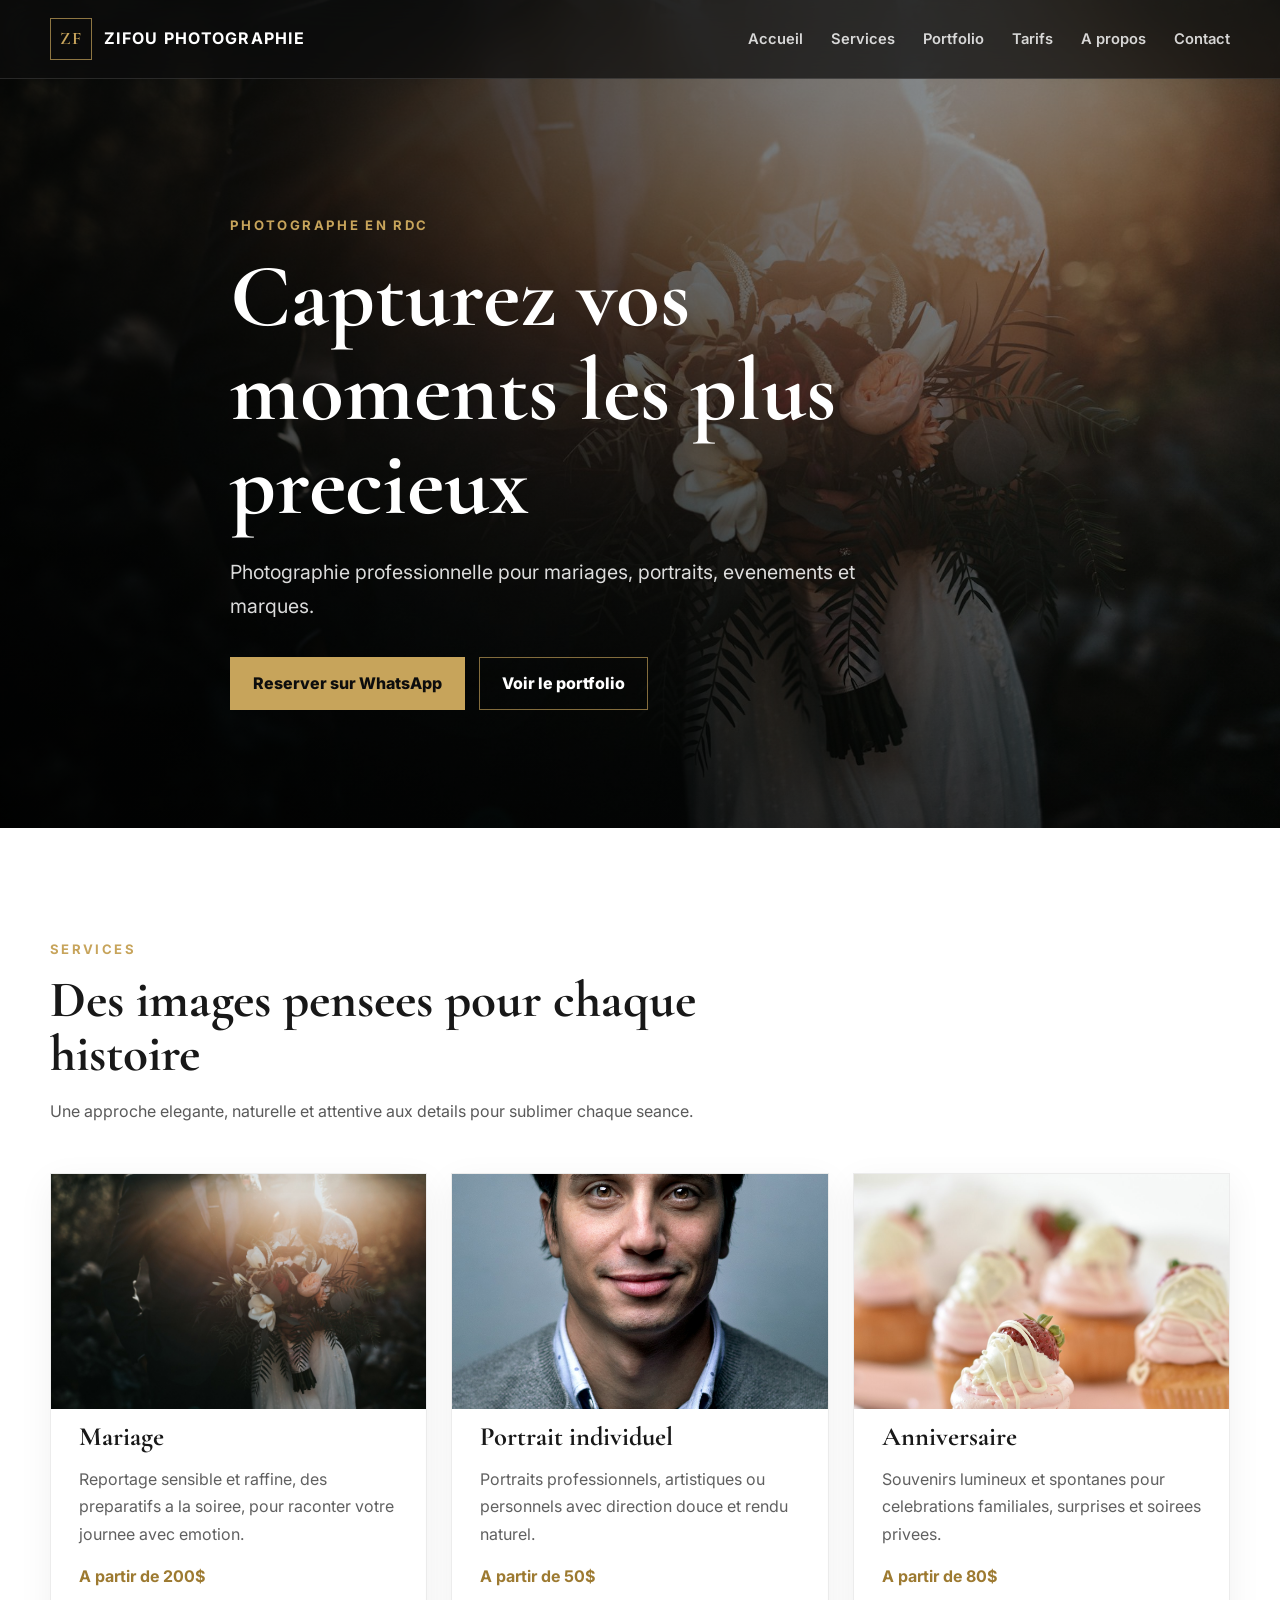
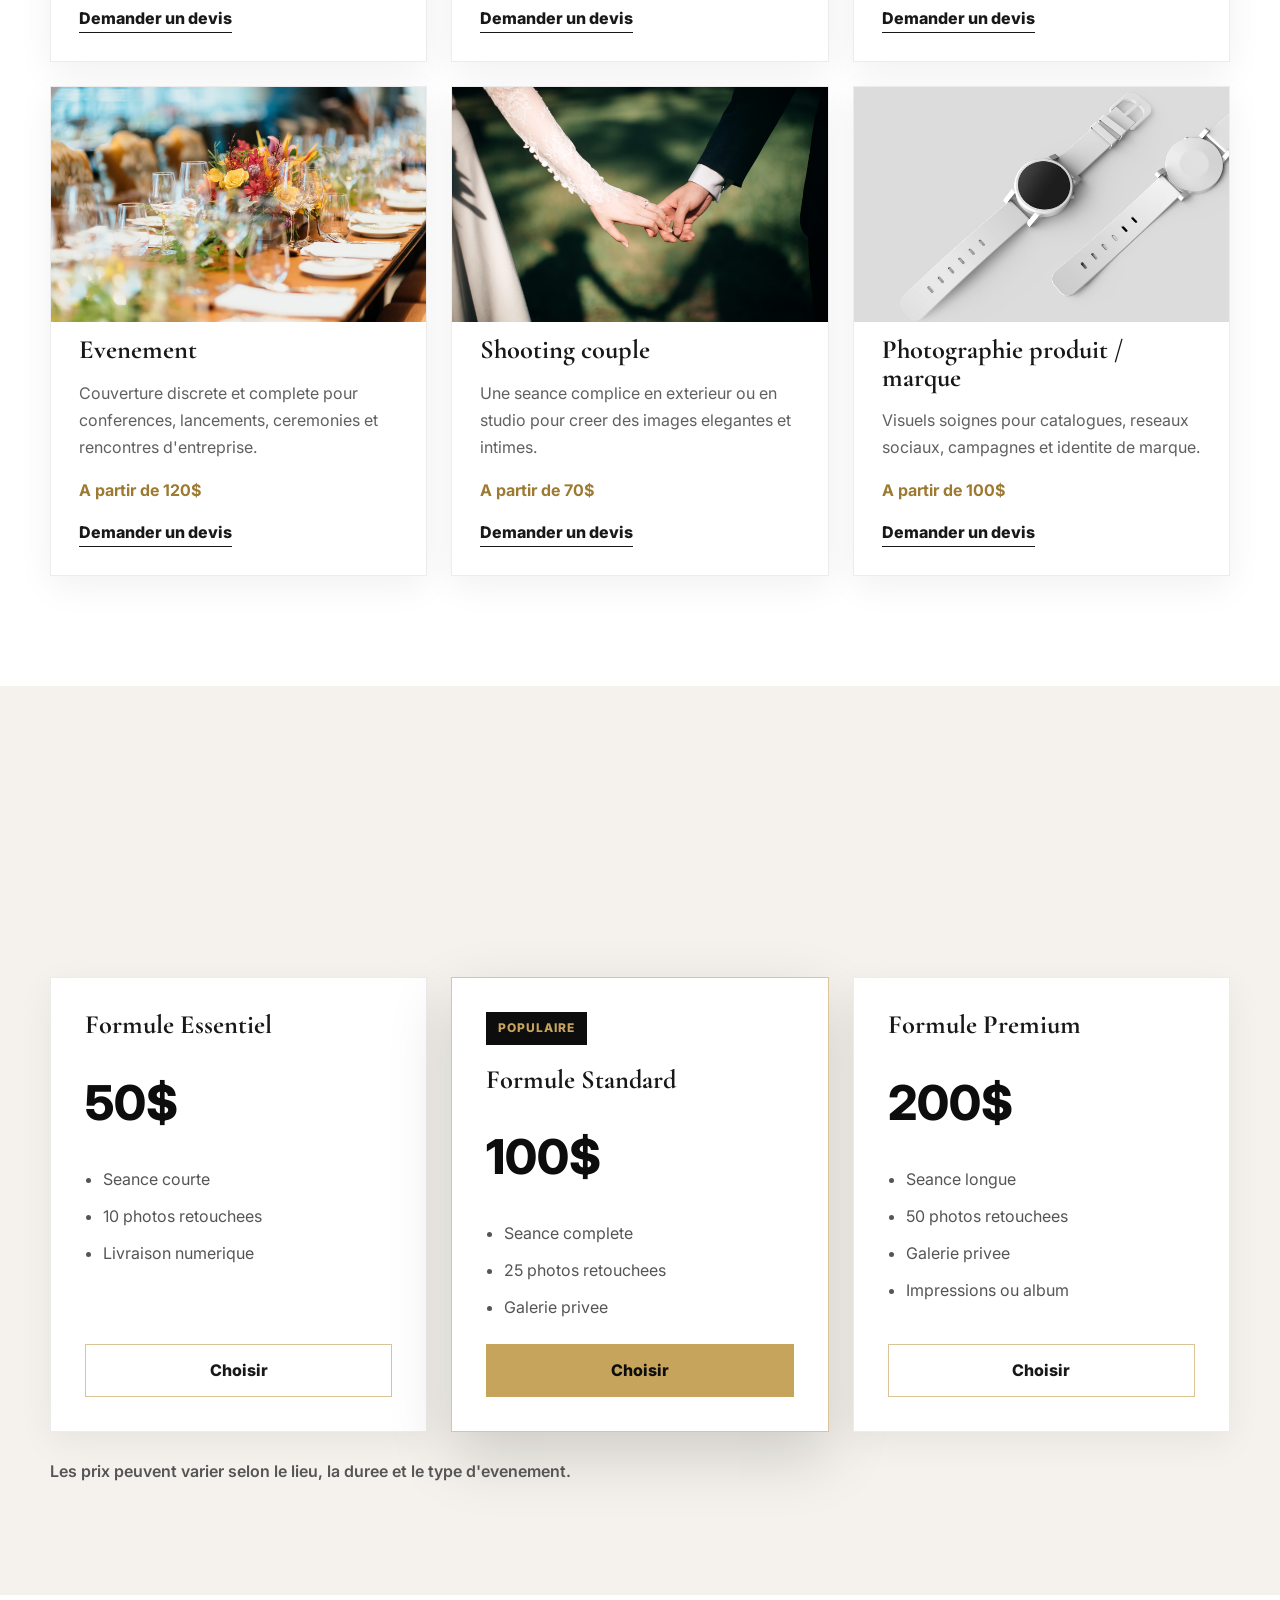
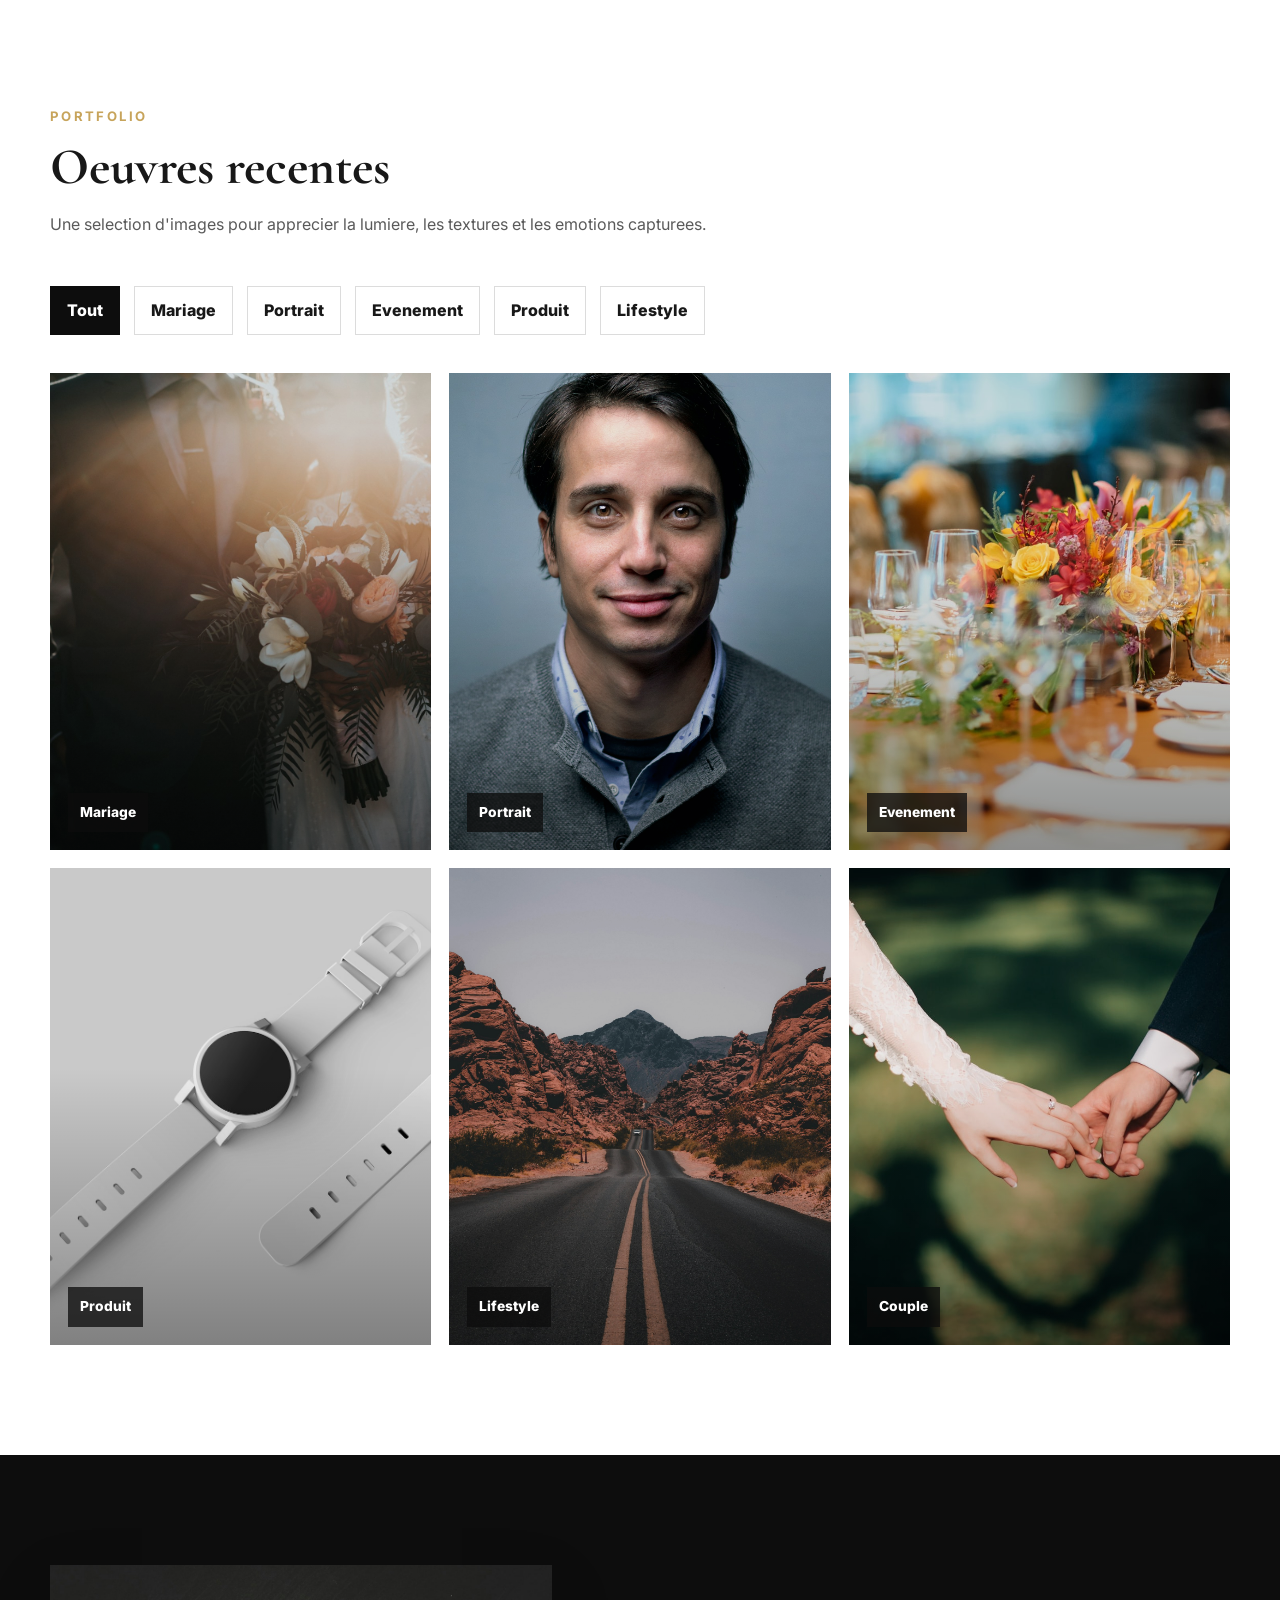
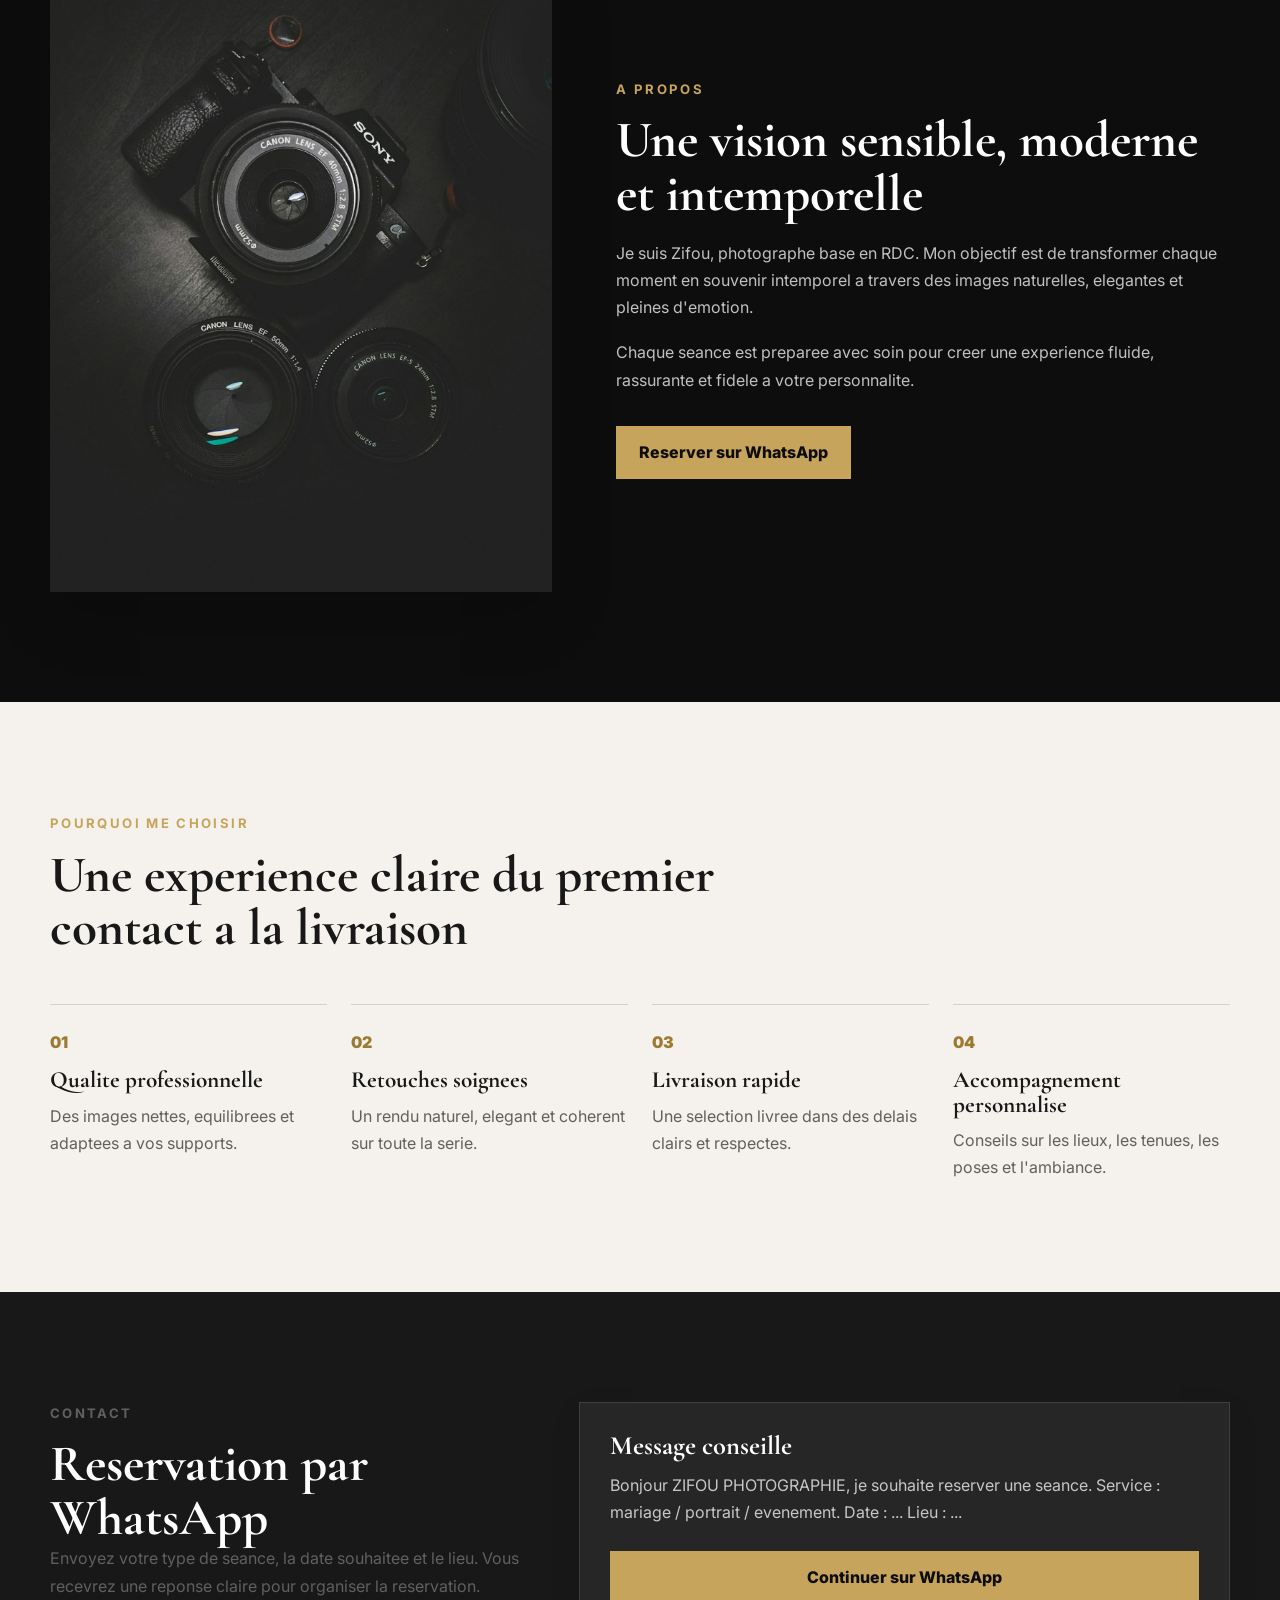
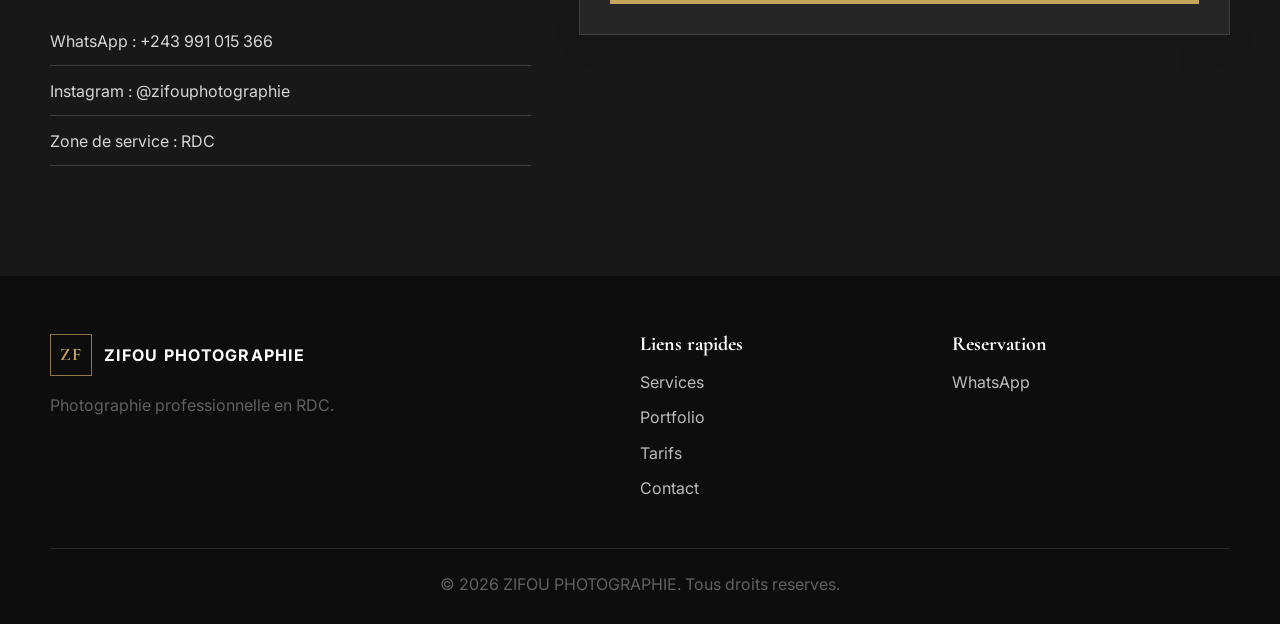
==== photo/index.html @ 9bb5400e "Add files via upload" ====
<!DOCTYPE html>
<html lang="fr">
<head>
  <meta charset="UTF-8">
  <meta name="viewport" content="width=device-width, initial-scale=1.0">
  <meta name="description" content="ZIFOU PHOTOGRAPHIE, photographe professionnel en RDC pour mariages, portraits, evenements et marques.">
  <title>ZIFOU PHOTOGRAPHIE | Photographe professionnel en RDC</title>
  <link rel="preconnect" href="https://fonts.googleapis.com">
  <link rel="preconnect" href="https://fonts.gstatic.com" crossorigin>
  <link href="https://fonts.googleapis.com/css2?family=Cormorant+Garamond:wght@500;600;700&family=Inter:wght@400;500;600;700&display=swap" rel="stylesheet">
  <link rel="stylesheet" href="style.css">
</head>
<body>
  <header class="site-header" id="top">
    <nav class="navbar container" aria-label="Navigation principale">
      <a class="brand" href="#accueil" aria-label="Retour a l'accueil">
        <span class="brand-mark">ZF</span>
        <span>ZIFOU PHOTOGRAPHIE</span>
      </a>

      <button class="menu-toggle" type="button" aria-label="Ouvrir le menu" aria-expanded="false" aria-controls="main-menu">
        <span></span>
        <span></span>
        <span></span>
      </button>

      <ul class="nav-links" id="main-menu">
        <li><a href="#accueil">Accueil</a></li>
        <li><a href="#services">Services</a></li>
        <li><a href="#portfolio">Portfolio</a></li>
        <li><a href="#tarifs">Tarifs</a></li>
        <li><a href="#apropos">A propos</a></li>
        <li><a href="#contact">Contact</a></li>
      </ul>
    </nav>
  </header>

  <main>
    <!-- Hero principal : remplacez assets/photo1.jpg dans style.css pour changer l'image de fond. -->
    <section class="hero" id="accueil" aria-label="Accueil">
      <div class="hero-overlay"></div>
      <div class="hero-content container reveal">
        <p class="eyebrow">Photographe en RDC</p>
        <h1>Capturez vos moments les plus precieux</h1>
        <p class="hero-subtitle">Photographie professionnelle pour mariages, portraits, evenements et marques.</p>
        <div class="hero-actions">
          <a class="btn btn-primary" href="https://wa.me/243991015366" target="_blank" rel="noopener">Reserver sur WhatsApp</a>
          <a class="btn btn-secondary" href="#portfolio">Voir le portfolio</a>
        </div>
      </div>
    </section>

    <!-- Services : dupliquez ou supprimez une carte pour adapter l'offre. -->
    <section class="section" id="services">
      <div class="container">
        <div class="section-heading reveal">
          <p class="eyebrow">Services</p>
          <h2>Des images pensees pour chaque histoire</h2>
          <p>Une approche elegante, naturelle et attentive aux details pour sublimer chaque seance.</p>
        </div>

        <div class="services-grid horizontal-scroll">
          <article class="service-card reveal">
            <img class="service-photo" src="assets/photo1.jpg" alt="Photographie de mariage" loading="lazy">
            <h3>Mariage</h3>
            <p>Reportage sensible et raffine, des preparatifs a la soiree, pour raconter votre journee avec emotion.</p>
            <strong>A partir de 200$</strong>
            <a class="text-link" href="#contact">Demander un devis</a>
          </article>

          <article class="service-card reveal">
            <img class="service-photo" src="assets/photo2.jpg" alt="Portrait individuel professionnel" loading="lazy">
            <h3>Portrait individuel</h3>
            <p>Portraits professionnels, artistiques ou personnels avec direction douce et rendu naturel.</p>
            <strong>A partir de 50$</strong>
            <a class="text-link" href="#contact">Demander un devis</a>
          </article>

          <article class="service-card reveal">
            <img class="service-photo" src="assets/photo-anniversaire.jpg" alt="Gateau d'anniversaire avec bougies" loading="lazy">
            <h3>Anniversaire</h3>
            <p>Souvenirs lumineux et spontanes pour celebrations familiales, surprises et soirees privees.</p>
            <strong>A partir de 80$</strong>
            <a class="text-link" href="#contact">Demander un devis</a>
          </article>

          <article class="service-card reveal">
            <img class="service-photo" src="assets/photo3.jpg" alt="Couverture evenementielle" loading="lazy">
            <h3>Evenement</h3>
            <p>Couverture discrete et complete pour conferences, lancements, ceremonies et rencontres d'entreprise.</p>
            <strong>A partir de 120$</strong>
            <a class="text-link" href="#contact">Demander un devis</a>
          </article>

          <article class="service-card reveal">
            <img class="service-photo" src="assets/photo6.jpg" alt="Shooting couple elegant" loading="lazy">
            <h3>Shooting couple</h3>
            <p>Une seance complice en exterieur ou en studio pour creer des images elegantes et intimes.</p>
            <strong>A partir de 70$</strong>
            <a class="text-link" href="#contact">Demander un devis</a>
          </article>

          <article class="service-card reveal">
            <img class="service-photo" src="assets/photo4.jpg" alt="Photographie produit et marque" loading="lazy">
            <h3>Photographie produit / marque</h3>
            <p>Visuels soignes pour catalogues, reseaux sociaux, campagnes et identite de marque.</p>
            <strong>A partir de 100$</strong>
            <a class="text-link" href="#contact">Demander un devis</a>
          </article>
        </div>
      </div>
    </section>

    <!-- Tarifs : modifiez les prix et les listes selon vos formules. -->
    <section class="section section-muted" id="tarifs">
      <div class="container">
        <div class="section-heading reveal">
          <p class="eyebrow">Tarifs</p>
          <h2>Des formules simples et lisibles</h2>
          <p>Choisissez une base adaptee a votre projet, puis ajustons ensemble selon vos besoins.</p>
        </div>

        <div class="pricing-grid horizontal-scroll">
          <article class="price-card reveal">
            <h3>Formule Essentiel</h3>
            <p class="price">50$</p>
            <ul>
              <li>Seance courte</li>
              <li>10 photos retouchees</li>
              <li>Livraison numerique</li>
            </ul>
            <a class="btn btn-outline" href="#contact">Choisir</a>
          </article>

          <article class="price-card featured reveal">
            <span class="badge">Populaire</span>
            <h3>Formule Standard</h3>
            <p class="price">100$</p>
            <ul>
              <li>Seance complete</li>
              <li>25 photos retouchees</li>
              <li>Galerie privee</li>
            </ul>
            <a class="btn btn-primary" href="#contact">Choisir</a>
          </article>

          <article class="price-card reveal">
            <h3>Formule Premium</h3>
            <p class="price">200$</p>
            <ul>
              <li>Seance longue</li>
              <li>50 photos retouchees</li>
              <li>Galerie privee</li>
              <li>Impressions ou album</li>
            </ul>
            <a class="btn btn-outline" href="#contact">Choisir</a>
          </article>
        </div>

        <p class="pricing-note reveal">Les prix peuvent varier selon le lieu, la duree et le type d'evenement.</p>
      </div>
    </section>

    <!-- Portfolio : chaque bouton ouvre la lightbox avec l'image indiquee dans data-src. -->
    <section class="section" id="portfolio">
      <div class="container">
        <div class="section-heading reveal">
          <p class="eyebrow">Portfolio</p>
          <h2>Oeuvres recentes</h2>
          <p>Une selection d'images pour apprecier la lumiere, les textures et les emotions capturees.</p>
        </div>

        <div class="portfolio-filters reveal" aria-label="Filtrer le portfolio">
          <button class="filter-btn active" type="button" data-filter="all">Tout</button>
          <button class="filter-btn" type="button" data-filter="mariage">Mariage</button>
          <button class="filter-btn" type="button" data-filter="portrait">Portrait</button>
          <button class="filter-btn" type="button" data-filter="evenement">Evenement</button>
          <button class="filter-btn" type="button" data-filter="produit">Produit</button>
          <button class="filter-btn" type="button" data-filter="lifestyle">Lifestyle</button>
        </div>

        <div class="portfolio-grid">
          <button class="portfolio-item reveal" type="button" data-category="mariage" data-src="assets/photo1.jpg" data-alt="Mariage elegant au coucher du soleil">
            <img src="assets/photo1.jpg" alt="Mariage elegant au coucher du soleil" loading="lazy">
            <span>Mariage</span>
          </button>
          <button class="portfolio-item reveal" type="button" data-category="portrait" data-src="assets/photo2.jpg" data-alt="Portrait individuel artistique en lumiere douce">
            <img src="assets/photo2.jpg" alt="Portrait individuel artistique en lumiere douce" loading="lazy">
            <span>Portrait</span>
          </button>
          <button class="portfolio-item reveal" type="button" data-category="evenement" data-src="assets/photo3.jpg" data-alt="Evenement professionnel dans une ambiance raffinee">
            <img src="assets/photo3.jpg" alt="Evenement professionnel dans une ambiance raffinee" loading="lazy">
            <span>Evenement</span>
          </button>
          <button class="portfolio-item reveal" type="button" data-category="produit" data-src="assets/photo4.jpg" data-alt="Photographie produit haut de gamme">
            <img src="assets/photo4.jpg" alt="Photographie produit haut de gamme" loading="lazy">
            <span>Produit</span>
          </button>
          <button class="portfolio-item reveal" type="button" data-category="lifestyle" data-src="assets/photo5.jpg" data-alt="Seance lifestyle naturelle en ville">
            <img src="assets/photo5.jpg" alt="Seance lifestyle naturelle en ville" loading="lazy">
            <span>Lifestyle</span>
          </button>
          <button class="portfolio-item reveal" type="button" data-category="mariage" data-src="assets/photo6.jpg" data-alt="Details de mariage et ambiance intemporelle">
            <img src="assets/photo6.jpg" alt="Details de mariage et ambiance intemporelle" loading="lazy">
            <span>Couple</span>
          </button>
        </div>
      </div>
    </section>

    <!-- Presentation : remplacez assets/photographe.jpg par le portrait officiel. -->
    <section class="section section-split" id="apropos">
      <div class="container about-layout">
        <div class="about-image reveal">
          <img src="assets/photographe.jpg" alt="Portrait de ZIFOU PHOTOGRAPHIE" loading="lazy">
        </div>
        <div class="about-content reveal">
          <p class="eyebrow">A propos</p>
          <h2>Une vision sensible, moderne et intemporelle</h2>
          <p>Je suis Zifou, photographe base en RDC. Mon objectif est de transformer chaque moment en souvenir intemporel a travers des images naturelles, elegantes et pleines d'emotion.</p>
          <p>Chaque seance est preparee avec soin pour creer une experience fluide, rassurante et fidele a votre personnalite.</p>
          <a class="btn btn-primary" href="https://wa.me/243991015366" target="_blank" rel="noopener">Reserver sur WhatsApp</a>
        </div>
      </div>
    </section>

    <section class="section section-muted">
      <div class="container">
        <div class="section-heading reveal">
          <p class="eyebrow">Pourquoi me choisir</p>
          <h2>Une experience claire du premier contact a la livraison</h2>
        </div>

        <div class="reasons-grid horizontal-scroll">
          <article class="reason-item reveal">
            <span>01</span>
            <h3>Qualite professionnelle</h3>
            <p>Des images nettes, equilibrees et adaptees a vos supports.</p>
          </article>
          <article class="reason-item reveal">
            <span>02</span>
            <h3>Retouches soignees</h3>
            <p>Un rendu naturel, elegant et coherent sur toute la serie.</p>
          </article>
          <article class="reason-item reveal">
            <span>03</span>
            <h3>Livraison rapide</h3>
            <p>Une selection livree dans des delais clairs et respectes.</p>
          </article>
          <article class="reason-item reveal">
            <span>04</span>
            <h3>Accompagnement personnalise</h3>
            <p>Conseils sur les lieux, les tenues, les poses et l'ambiance.</p>
          </article>
        </div>
      </div>
    </section>

    <!-- Contact statique : la reservation se fait uniquement par WhatsApp. -->
    <section class="section contact-section" id="contact">
      <div class="container contact-layout">
        <div class="contact-info reveal">
          <p class="eyebrow">Contact</p>
          <h2>Reservation par WhatsApp</h2>
          <p>Envoyez votre type de seance, la date souhaitee et le lieu. Vous recevrez une reponse claire pour organiser la reservation.</p>

          <div class="contact-list">
            <a href="https://wa.me/243991015366" target="_blank" rel="noopener">WhatsApp : +243 991 015 366</a>
            <a href="https://www.instagram.com/zifouphotographie/" target="_blank" rel="noopener">Instagram : @zifouphotographie</a>
            <span>Zone de service : RDC</span>
          </div>
        </div>

        <div class="reservation-card reveal">
          <h3>Message conseille</h3>
          <p>Bonjour ZIFOU PHOTOGRAPHIE, je souhaite reserver une seance. Service : mariage / portrait / evenement. Date : ... Lieu : ...</p>
          <a class="btn btn-primary" href="https://wa.me/243991015366?text=Bonjour%20ZIFOU%20PHOTOGRAPHIE%2C%20je%20souhaite%20reserver%20une%20seance.%20Service%20%3A%20...%20Date%20%3A%20...%20Lieu%20%3A%20..." target="_blank" rel="noopener">Continuer sur WhatsApp</a>
        </div>
      </div>
    </section>
  </main>

  <footer class="site-footer">
    <div class="container footer-layout">
      <div>
        <a class="brand footer-brand" href="#accueil">
          <span class="brand-mark">ZF</span>
          <span>ZIFOU PHOTOGRAPHIE</span>
        </a>
        <p>Photographie professionnelle en RDC.</p>
      </div>

      <div>
        <h3>Liens rapides</h3>
        <a href="#services">Services</a>
        <a href="#portfolio">Portfolio</a>
        <a href="#tarifs">Tarifs</a>
        <a href="#contact">Contact</a>
      </div>

      <div>
        <h3>Reservation</h3>
        <a href="https://wa.me/243991015366" target="_blank" rel="noopener">WhatsApp</a>
      </div>
    </div>
    <p class="copyright">© <span id="year"></span> ZIFOU PHOTOGRAPHIE. Tous droits reserves.</p>
  </footer>

  <div class="mobile-contact-bar" aria-label="Contact rapide">
    <a href="https://wa.me/243991015366" target="_blank" rel="noopener">Reserver sur WhatsApp</a>
  </div>

  <div class="lightbox" id="lightbox" aria-hidden="true" role="dialog" aria-label="Image agrandie">
    <button class="lightbox-close" type="button" aria-label="Fermer la lightbox">×</button>
    <img src="" alt="" id="lightbox-image">
  </div>

  <button class="back-to-top" type="button" aria-label="Retour en haut">↑</button>

  <!-- Photos temporaires telechargees depuis Unsplash, libres d'utilisation selon la licence Unsplash : https://unsplash.com/license -->
  <script src="script.js"></script>
</body>
</html>
---- photo/style.css ----
:root {
  /* Couleurs et dimensions principales faciles à personnaliser. */
  --color-black: #0d0d0d;
  --color-ink: #181818;
  --color-gray: #2a2a2a;
  --color-soft: #f5f2ed;
  --color-white: #ffffff;
  --color-gold: #c7a45b;
  --color-gold-dark: #9d7a31;
  --shadow: 0 24px 60px rgba(0, 0, 0, 0.16);
  --radius: 8px;
  --transition: 220ms ease;
  --container: 1180px;
}

* {
  box-sizing: border-box;
  margin: 0;
  padding: 0;
}

html {
  scroll-behavior: smooth;
  scroll-padding-top: 92px;
}

body {
  background: var(--color-white);
  color: var(--color-ink);
  font-family: "Inter", Arial, sans-serif;
  line-height: 1.7;
  padding-bottom: 0;
}

img {
  display: block;
  max-width: 100%;
}

a {
  color: inherit;
  text-decoration: none;
}

button,
input {
  font: inherit;
}

.container {
  width: min(100% - 32px, var(--container));
  margin-inline: auto;
}

/* En-tête fixe et navigation responsive. */
.site-header {
  position: fixed;
  top: 0;
  left: 0;
  z-index: 100;
  width: 100%;
  border-bottom: 1px solid rgba(255, 255, 255, 0.12);
  background: rgba(13, 13, 13, 0.72);
  backdrop-filter: blur(18px);
}

.navbar {
  display: flex;
  align-items: center;
  justify-content: space-between;
  min-height: 78px;
}

.brand {
  display: inline-flex;
  align-items: center;
  gap: 12px;
  color: var(--color-white);
  max-width: 360px;
  font-weight: 700;
  letter-spacing: 0.08em;
  text-transform: uppercase;
}

.brand-mark {
  display: grid;
  width: 42px;
  height: 42px;
  place-items: center;
  border: 1px solid rgba(199, 164, 91, 0.7);
  color: var(--color-gold);
  font-family: "Cormorant Garamond", Georgia, serif;
  font-size: 1.1rem;
}

.nav-links {
  display: flex;
  align-items: center;
  gap: 28px;
  list-style: none;
}

.nav-links a {
  color: rgba(255, 255, 255, 0.82);
  font-size: 0.92rem;
  font-weight: 600;
  transition: color var(--transition);
}

.nav-links a:hover,
.nav-links a:focus {
  color: var(--color-gold);
}

.menu-toggle {
  display: none;
  width: 44px;
  height: 44px;
  border: 1px solid rgba(255, 255, 255, 0.22);
  background: transparent;
  cursor: pointer;
}

.menu-toggle span {
  display: block;
  width: 20px;
  height: 2px;
  margin: 5px auto;
  background: var(--color-white);
  transition: transform var(--transition), opacity var(--transition);
}

.menu-toggle.active span:nth-child(1) {
  transform: translateY(7px) rotate(45deg);
}

.menu-toggle.active span:nth-child(2) {
  opacity: 0;
}

.menu-toggle.active span:nth-child(3) {
  transform: translateY(-7px) rotate(-45deg);
}

/* Grande section d'accueil avec image de fond. */
.hero {
  position: relative;
  display: flex;
  min-height: 92vh;
  align-items: center;
  overflow: hidden;
  background: url("assets/photo1.jpg") center/cover no-repeat;
  color: var(--color-white);
}

.hero-overlay {
  position: absolute;
  inset: 0;
  background:
    linear-gradient(90deg, rgba(0, 0, 0, 0.78), rgba(0, 0, 0, 0.28)),
    linear-gradient(0deg, rgba(0, 0, 0, 0.42), transparent 45%);
}

.hero-content {
  position: relative;
  z-index: 1;
  max-width: 820px;
  padding-top: 96px;
}

.eyebrow {
  margin-bottom: 14px;
  color: var(--color-gold);
  font-size: 0.82rem;
  font-weight: 700;
  letter-spacing: 0.18em;
  text-transform: uppercase;
}

h1,
h2,
h3 {
  color: inherit;
  font-family: "Cormorant Garamond", Georgia, serif;
  font-weight: 700;
  line-height: 1.05;
}

h1 {
  max-width: 760px;
  font-size: clamp(3rem, 7vw, 6.8rem);
}

h2 {
  font-size: clamp(2.2rem, 4vw, 4rem);
}

h3 {
  font-size: 1.65rem;
}

.hero-subtitle {
  max-width: 640px;
  margin: 24px 0 34px;
  color: rgba(255, 255, 255, 0.86);
  font-size: clamp(1rem, 2vw, 1.22rem);
}

.hero-actions,
.portfolio-filters {
  display: flex;
  flex-wrap: wrap;
  gap: 14px;
}

.btn {
  display: inline-flex;
  min-height: 48px;
  align-items: center;
  justify-content: center;
  border: 1px solid transparent;
  padding: 12px 22px;
  cursor: pointer;
  font-weight: 800;
  transition: transform var(--transition), background var(--transition), border-color var(--transition), color var(--transition);
}

.btn:hover,
.btn:focus {
  transform: translateY(-2px);
}

.btn-primary {
  background: var(--color-gold);
  color: var(--color-black);
}

.btn-primary:hover,
.btn-primary:focus {
  background: #d8b86d;
}

.btn-secondary,
.btn-outline {
  border-color: rgba(199, 164, 91, 0.65);
  color: var(--color-white);
}

.btn-outline {
  color: var(--color-ink);
}

.btn-secondary:hover,
.btn-outline:hover,
.btn-secondary:focus,
.btn-outline:focus {
  border-color: var(--color-gold);
  background: var(--color-gold);
  color: var(--color-black);
}

.section {
  padding: 110px 0;
  scroll-margin-top: 92px;
}

.section-muted {
  background: var(--color-soft);
}

.section-heading {
  max-width: 760px;
  margin-bottom: 48px;
}

.section-heading p:not(.eyebrow) {
  margin-top: 16px;
  color: #5a5a5a;
}

/* Grilles réutilisées pour services, tarifs, avantages et témoignages. */
.services-grid,
.pricing-grid,
.reasons-grid {
  display: grid;
  gap: 24px;
}

.services-grid {
  grid-template-columns: repeat(3, 1fr);
}

.service-card,
.price-card,
.reservation-card {
  border: 1px solid rgba(13, 13, 13, 0.08);
  background: var(--color-white);
  box-shadow: 0 10px 34px rgba(0, 0, 0, 0.06);
}

.service-card {
  display: flex;
  min-height: 430px;
  flex-direction: column;
  gap: 15px;
  overflow: hidden;
  padding: 0 0 28px;
}

.service-photo {
  width: 100%;
  aspect-ratio: 16 / 10;
  object-fit: cover;
  filter: saturate(0.92) contrast(1.02);
}

.service-card h3,
.service-card p,
.service-card strong,
.service-card .text-link {
  margin-inline: 28px;
}

.service-card p,
.reason-item p,
.reservation-card p,
.contact-info p,
.site-footer p {
  color: #606060;
}

.service-card strong {
  margin-top: auto;
  color: var(--color-gold-dark);
}

.text-link {
  width: fit-content;
  border-bottom: 1px solid currentColor;
  color: var(--color-ink);
  font-weight: 800;
}

.pricing-grid {
  grid-template-columns: repeat(3, 1fr);
  align-items: stretch;
}

.price-card {
  position: relative;
  display: flex;
  flex-direction: column;
  gap: 22px;
  padding: 34px;
}

.price-card.featured {
  border-color: rgba(199, 164, 91, 0.62);
  box-shadow: var(--shadow);
  transform: translateY(-12px);
}

.badge {
  width: fit-content;
  background: var(--color-black);
  color: var(--color-gold);
  padding: 6px 12px;
  font-size: 0.75rem;
  font-weight: 800;
  letter-spacing: 0.08em;
  text-transform: uppercase;
}

.price {
  color: var(--color-black);
  font-size: 3rem;
  font-weight: 800;
}

.price-card ul {
  display: grid;
  gap: 10px;
  margin-left: 18px;
  color: #555;
}

.price-card .btn {
  margin-top: auto;
}

.pricing-note {
  margin-top: 26px;
  color: #555;
  font-weight: 600;
}

.portfolio-filters {
  margin-bottom: 30px;
  overflow-x: auto;
  padding-bottom: 8px;
  scrollbar-width: thin;
}

.filter-btn {
  border: 1px solid rgba(13, 13, 13, 0.14);
  background: var(--color-white);
  color: var(--color-ink);
  cursor: pointer;
  padding: 10px 16px;
  font-weight: 800;
  transition: background var(--transition), color var(--transition), border-color var(--transition);
}

.filter-btn.active,
.filter-btn:hover,
.filter-btn:focus {
  border-color: var(--color-black);
  background: var(--color-black);
  color: var(--color-white);
}

/* Galerie responsive avec effet au survol. */
.portfolio-grid {
  display: grid;
  grid-template-columns: repeat(3, 1fr);
  gap: 18px;
}

.portfolio-item {
  position: relative;
  aspect-ratio: 4 / 5;
  overflow: hidden;
  border: 0;
  background: var(--color-black);
  cursor: pointer;
}

.portfolio-item img {
  width: 100%;
  height: 100%;
  object-fit: cover;
  opacity: 0.92;
  transition: transform 500ms ease, opacity var(--transition);
}

.portfolio-item span {
  position: absolute;
  left: 18px;
  bottom: 18px;
  z-index: 1;
  background: rgba(13, 13, 13, 0.76);
  color: var(--color-white);
  padding: 8px 12px;
  font-size: 0.86rem;
  font-weight: 800;
}

.portfolio-item::after {
  position: absolute;
  inset: 0;
  background: linear-gradient(0deg, rgba(0, 0, 0, 0.36), transparent 58%);
  content: "";
}

.portfolio-item:hover img,
.portfolio-item:focus img {
  opacity: 1;
  transform: scale(1.06);
}

.portfolio-item.hidden {
  display: none;
}

.section-split {
  background: var(--color-black);
  color: var(--color-white);
}

.about-layout {
  display: grid;
  grid-template-columns: 0.9fr 1.1fr;
  gap: 64px;
  align-items: center;
}

.about-image img {
  width: 100%;
  aspect-ratio: 4 / 5;
  object-fit: cover;
  box-shadow: var(--shadow);
}

.about-content p:not(.eyebrow) {
  max-width: 650px;
  margin: 18px 0;
  color: rgba(255, 255, 255, 0.74);
}

.about-content .btn {
  margin-top: 14px;
}

.reasons-grid {
  grid-template-columns: repeat(4, 1fr);
}

.reason-item {
  border-top: 1px solid rgba(13, 13, 13, 0.14);
  padding-top: 24px;
}

.reason-item span {
  color: var(--color-gold-dark);
  font-weight: 900;
}

.reason-item h3 {
  margin: 12px 0 10px;
  font-size: 1.45rem;
}

.contact-section {
  background: var(--color-ink);
  color: var(--color-white);
}

.contact-layout {
  display: grid;
  grid-template-columns: 0.85fr 1.15fr;
  gap: 48px;
  align-items: start;
}

.contact-list {
  display: grid;
  gap: 12px;
  margin-top: 28px;
}

.contact-list a,
.contact-list span {
  border-bottom: 1px solid rgba(255, 255, 255, 0.16);
  padding-bottom: 10px;
  color: rgba(255, 255, 255, 0.82);
}

.mobile-contact-bar {
  display: none;
}

.contact-list a:hover,
.contact-list a:focus {
  color: var(--color-gold);
}

.reservation-card {
  display: grid;
  gap: 12px;
  border: 1px solid rgba(255, 255, 255, 0.12);
  background: rgba(255, 255, 255, 0.06);
  padding: 30px;
}

.reservation-card h3 {
  color: var(--color-white);
}

.reservation-card p {
  color: rgba(255, 255, 255, 0.74);
}

.reservation-card .btn {
  margin-top: 12px;
}

.site-footer {
  background: var(--color-black);
  color: var(--color-white);
  padding: 58px 0 26px;
}

.footer-layout {
  display: grid;
  grid-template-columns: 1.4fr 0.7fr 0.7fr;
  gap: 34px;
}

.footer-brand {
  margin-bottom: 16px;
}

.site-footer h3 {
  margin-bottom: 14px;
  font-size: 1.25rem;
}

.site-footer a:not(.brand) {
  display: block;
  margin-bottom: 8px;
  color: rgba(255, 255, 255, 0.72);
}

.site-footer a:hover,
.site-footer a:focus {
  color: var(--color-gold);
}

.copyright {
  width: min(100% - 32px, var(--container));
  margin: 38px auto 0;
  border-top: 1px solid rgba(255, 255, 255, 0.12);
  padding-top: 22px;
  text-align: center;
}

/* Lightbox pilotée par script.js. */
.lightbox {
  position: fixed;
  inset: 0;
  z-index: 200;
  display: none;
  align-items: center;
  justify-content: center;
  background: rgba(0, 0, 0, 0.9);
  padding: 28px;
}

.lightbox.open {
  display: flex;
}

.lightbox img {
  max-height: 86vh;
  width: min(100%, 1060px);
  object-fit: contain;
}

.lightbox-close {
  position: absolute;
  top: 20px;
  right: 24px;
  width: 46px;
  height: 46px;
  border: 1px solid rgba(255, 255, 255, 0.3);
  background: rgba(255, 255, 255, 0.08);
  color: var(--color-white);
  cursor: pointer;
  font-size: 2rem;
  line-height: 1;
}

.back-to-top {
  position: fixed;
  right: 18px;
  bottom: 18px;
  z-index: 90;
  display: grid;
  width: 46px;
  height: 46px;
  place-items: center;
  border: 0;
  background: var(--color-gold);
  color: var(--color-black);
  cursor: pointer;
  font-size: 1.3rem;
  font-weight: 900;
  opacity: 0;
  pointer-events: none;
  transform: translateY(12px);
  transition: opacity var(--transition), transform var(--transition);
}

.back-to-top.visible {
  opacity: 1;
  pointer-events: auto;
  transform: translateY(0);
}

.reveal {
  opacity: 0;
  transform: translateY(22px);
  transition: opacity 700ms ease, transform 700ms ease;
}

.reveal.visible {
  opacity: 1;
  transform: translateY(0);
}

/* Adaptations tablette et mobile. */
@media (max-width: 980px) {
  .menu-toggle {
    display: block;
  }

  .nav-links {
    position: fixed;
    top: 78px;
    left: 0;
    display: grid;
    width: 100%;
    gap: 0;
    background: rgba(13, 13, 13, 0.97);
    padding: 18px 16px 26px;
    transform: translateY(-130%);
    transition: transform var(--transition);
  }

  .nav-links.open {
    transform: translateY(0);
  }

  .nav-links a {
    display: block;
    padding: 13px 0;
  }

  .services-grid,
  .pricing-grid,
  .portfolio-grid {
    grid-template-columns: repeat(2, 1fr);
  }

  .about-layout,
  .contact-layout {
    grid-template-columns: 1fr;
  }

  .reasons-grid,
  .footer-layout {
    grid-template-columns: repeat(2, 1fr);
  }
}

@media (max-width: 680px) {
  body {
    padding-bottom: 56px;
  }

  .container {
    width: min(100% - 18px, var(--container));
  }

  .navbar {
    flex-wrap: wrap;
    gap: 8px;
    min-height: 84px;
    padding: 8px 0;
  }

  .brand {
    width: 100%;
    max-width: none;
    gap: 9px;
    font-size: 0.72rem;
  }

  .brand-mark {
    width: 34px;
    height: 34px;
    font-size: 1rem;
  }

  .menu-toggle {
    display: none;
  }

  .nav-links {
    position: static;
    display: flex;
    width: 100%;
    gap: 8px;
    overflow-x: auto;
    background: transparent;
    padding: 0 0 4px;
    transform: none;
    scrollbar-width: none;
  }

  .nav-links::-webkit-scrollbar {
    display: none;
  }

  .nav-links li {
    flex: 0 0 auto;
  }

  .nav-links a {
    border: 1px solid rgba(255, 255, 255, 0.16);
    padding: 7px 10px;
    font-size: 0.75rem;
  }

  .nav-links.open {
    transform: none;
  }

  .hero {
    min-height: 74vh;
    background-position: 58% center;
  }

  .hero-content {
    padding-top: 96px;
  }

  .section {
    padding: 46px 0;
    scroll-margin-top: 98px;
  }

  h1 {
    font-size: clamp(2.3rem, 13vw, 3.35rem);
  }

  h2 {
    font-size: clamp(1.85rem, 9vw, 2.55rem);
  }

  h3 {
    font-size: 1.28rem;
  }

  .eyebrow {
    margin-bottom: 8px;
    font-size: 0.74rem;
  }

  .hero-subtitle {
    margin: 16px 0 22px;
    font-size: 0.98rem;
  }

  .hero-actions,
  .portfolio-filters {
    gap: 10px;
  }

  .btn {
    min-height: 44px;
    padding: 10px 16px;
    font-size: 0.92rem;
  }

  .services-grid,
  .pricing-grid,
  .reasons-grid {
    display: flex;
    grid-template-columns: none;
    gap: 12px;
    margin-inline: -9px;
    overflow-x: auto;
    overscroll-behavior-x: contain;
    padding: 2px 9px 12px;
    scroll-behavior: smooth;
    scroll-padding-left: 9px;
    scroll-snap-type: x proximity;
    scrollbar-width: none;
    -webkit-overflow-scrolling: touch;
  }

  .services-grid::-webkit-scrollbar,
  .pricing-grid::-webkit-scrollbar,
  .reasons-grid::-webkit-scrollbar,
  .portfolio-grid::-webkit-scrollbar,
  .portfolio-filters::-webkit-scrollbar {
    display: none;
  }

  .horizontal-scroll > * {
    flex: 0 0 286px;
    max-width: 286px;
    min-width: 286px;
    scroll-snap-align: start;
    scroll-snap-stop: normal;
  }

  .portfolio-grid {
    display: flex;
    grid-template-columns: none;
    gap: 12px;
    margin-inline: -9px;
    overflow-x: auto;
    overscroll-behavior-x: contain;
    padding: 2px 9px 12px;
    scroll-behavior: smooth;
    scroll-padding-left: 9px;
    scroll-snap-type: x proximity;
    scrollbar-width: none;
    -webkit-overflow-scrolling: touch;
  }

  .portfolio-item {
    flex: 0 0 268px;
    max-width: 268px;
    min-width: 268px;
    scroll-snap-align: start;
    scroll-snap-stop: normal;
  }

  .reveal {
    opacity: 1;
    transform: none;
    transition: none;
  }

  .portfolio-item:hover img,
  .portfolio-item:focus img {
    transform: none;
  }

  .footer-layout {
    grid-template-columns: 1fr;
  }

  .section-heading {
    margin-bottom: 22px;
  }

  .section-heading p:not(.eyebrow) {
    margin-top: 10px;
  }

  .service-card {
    min-height: 360px;
    gap: 10px;
    padding-bottom: 20px;
  }

  .price-card,
  .reason-item {
    min-height: 260px;
  }

  .service-photo {
    aspect-ratio: 16 / 9;
  }

  .service-card h3,
  .service-card p,
  .service-card strong,
  .service-card .text-link {
    margin-inline: 18px;
  }

  .service-card p,
  .reason-item p,
  .reservation-card p,
  .contact-info p,
  .site-footer p {
    font-size: 0.92rem;
    line-height: 1.55;
  }

  .price-card,
  .reservation-card {
    gap: 14px;
    padding: 22px;
  }

  .price {
    font-size: 2.35rem;
  }

  .about-layout,
  .contact-layout {
    gap: 28px;
  }

  .about-content p:not(.eyebrow) {
    margin: 12px 0;
  }

  .about-image img {
    max-height: 420px;
  }

  .price-card.featured {
    transform: none;
  }

  .hero-actions .btn {
    width: 100%;
  }

  .mobile-contact-bar {
    position: fixed;
    left: 0;
    right: 0;
    bottom: 0;
    z-index: 180;
    display: grid;
    grid-template-columns: 1fr;
    background: rgba(13, 13, 13, 0.96);
    box-shadow: 0 -10px 30px rgba(0, 0, 0, 0.18);
  }

  .mobile-contact-bar a {
    display: grid;
    min-height: 52px;
    place-items: center;
    background: var(--color-gold);
    color: var(--color-black);
    font-weight: 900;
  }

  .back-to-top {
    bottom: 74px;
  }
}

@media (max-width: 360px) {
  .horizontal-scroll > * {
    flex-basis: 262px;
    max-width: 262px;
    min-width: 262px;
  }

  .portfolio-item {
    flex-basis: 248px;
    max-width: 248px;
    min-width: 248px;
  }
}
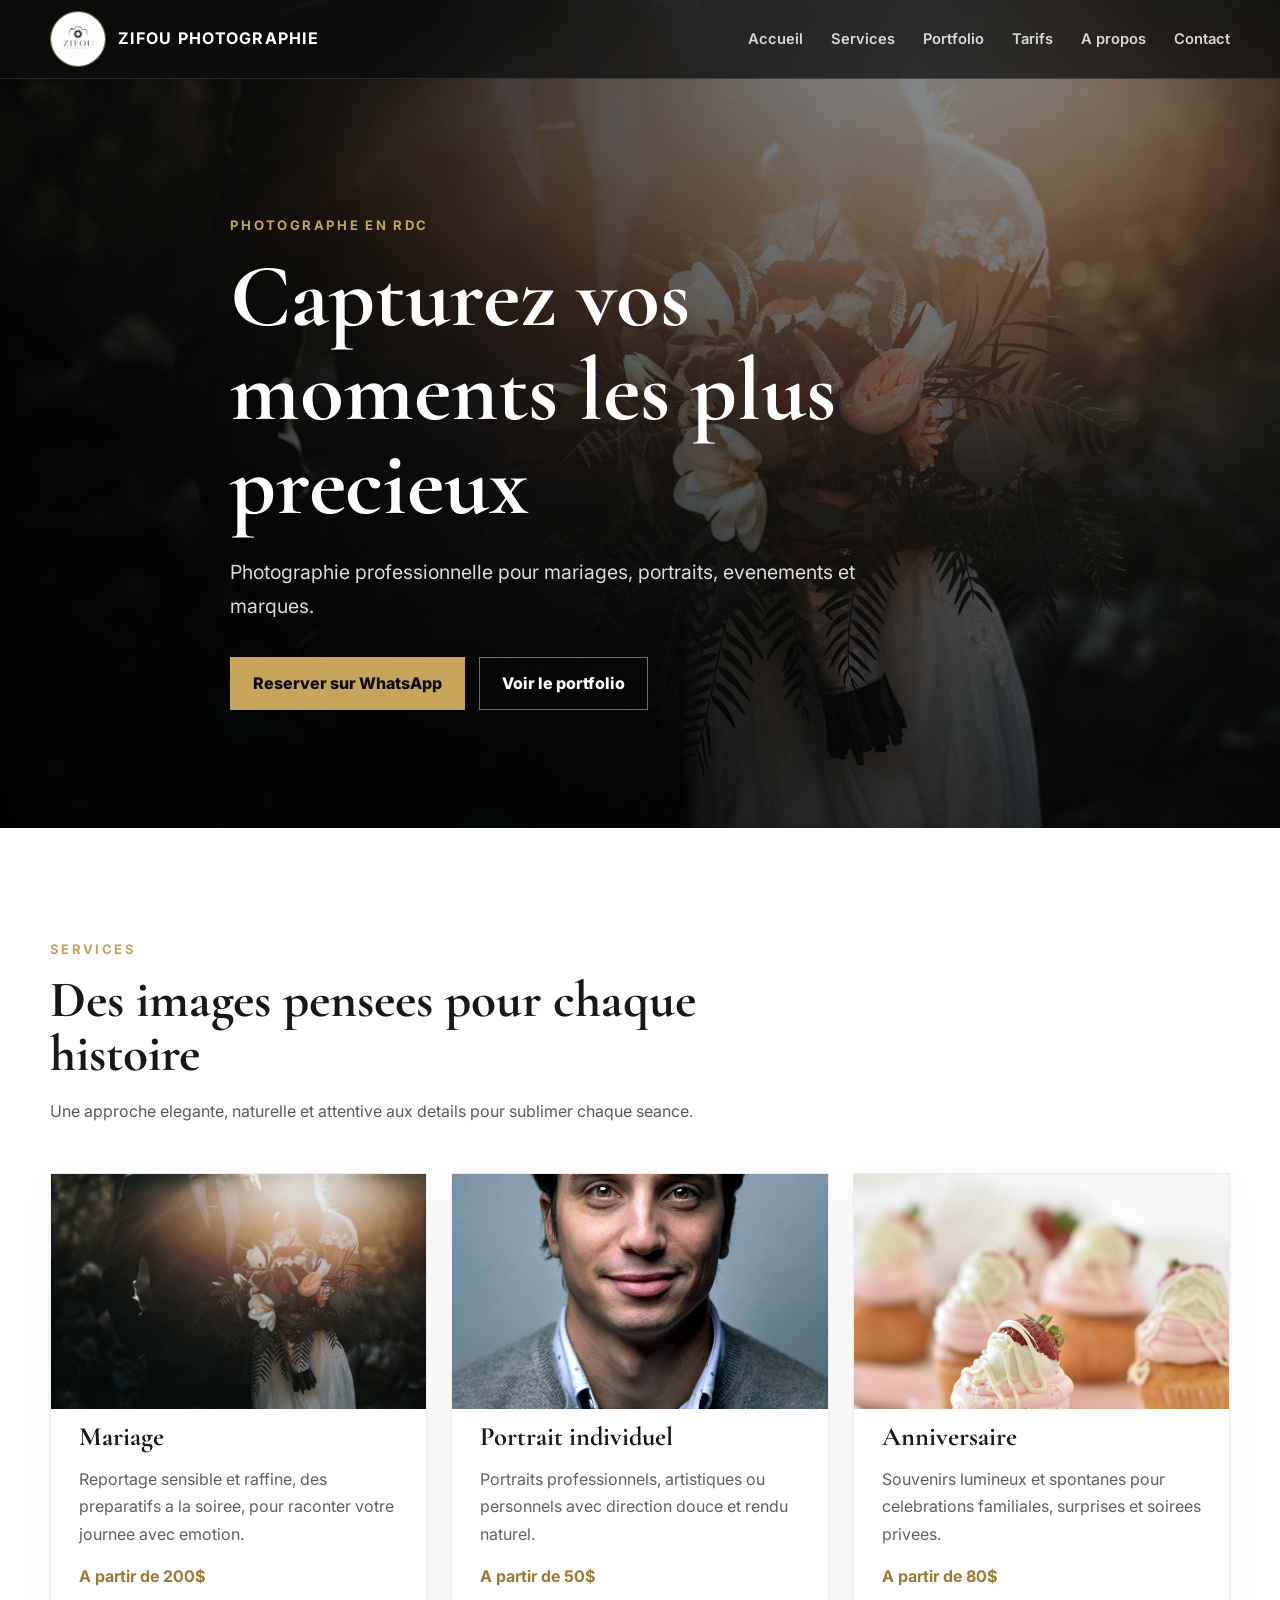
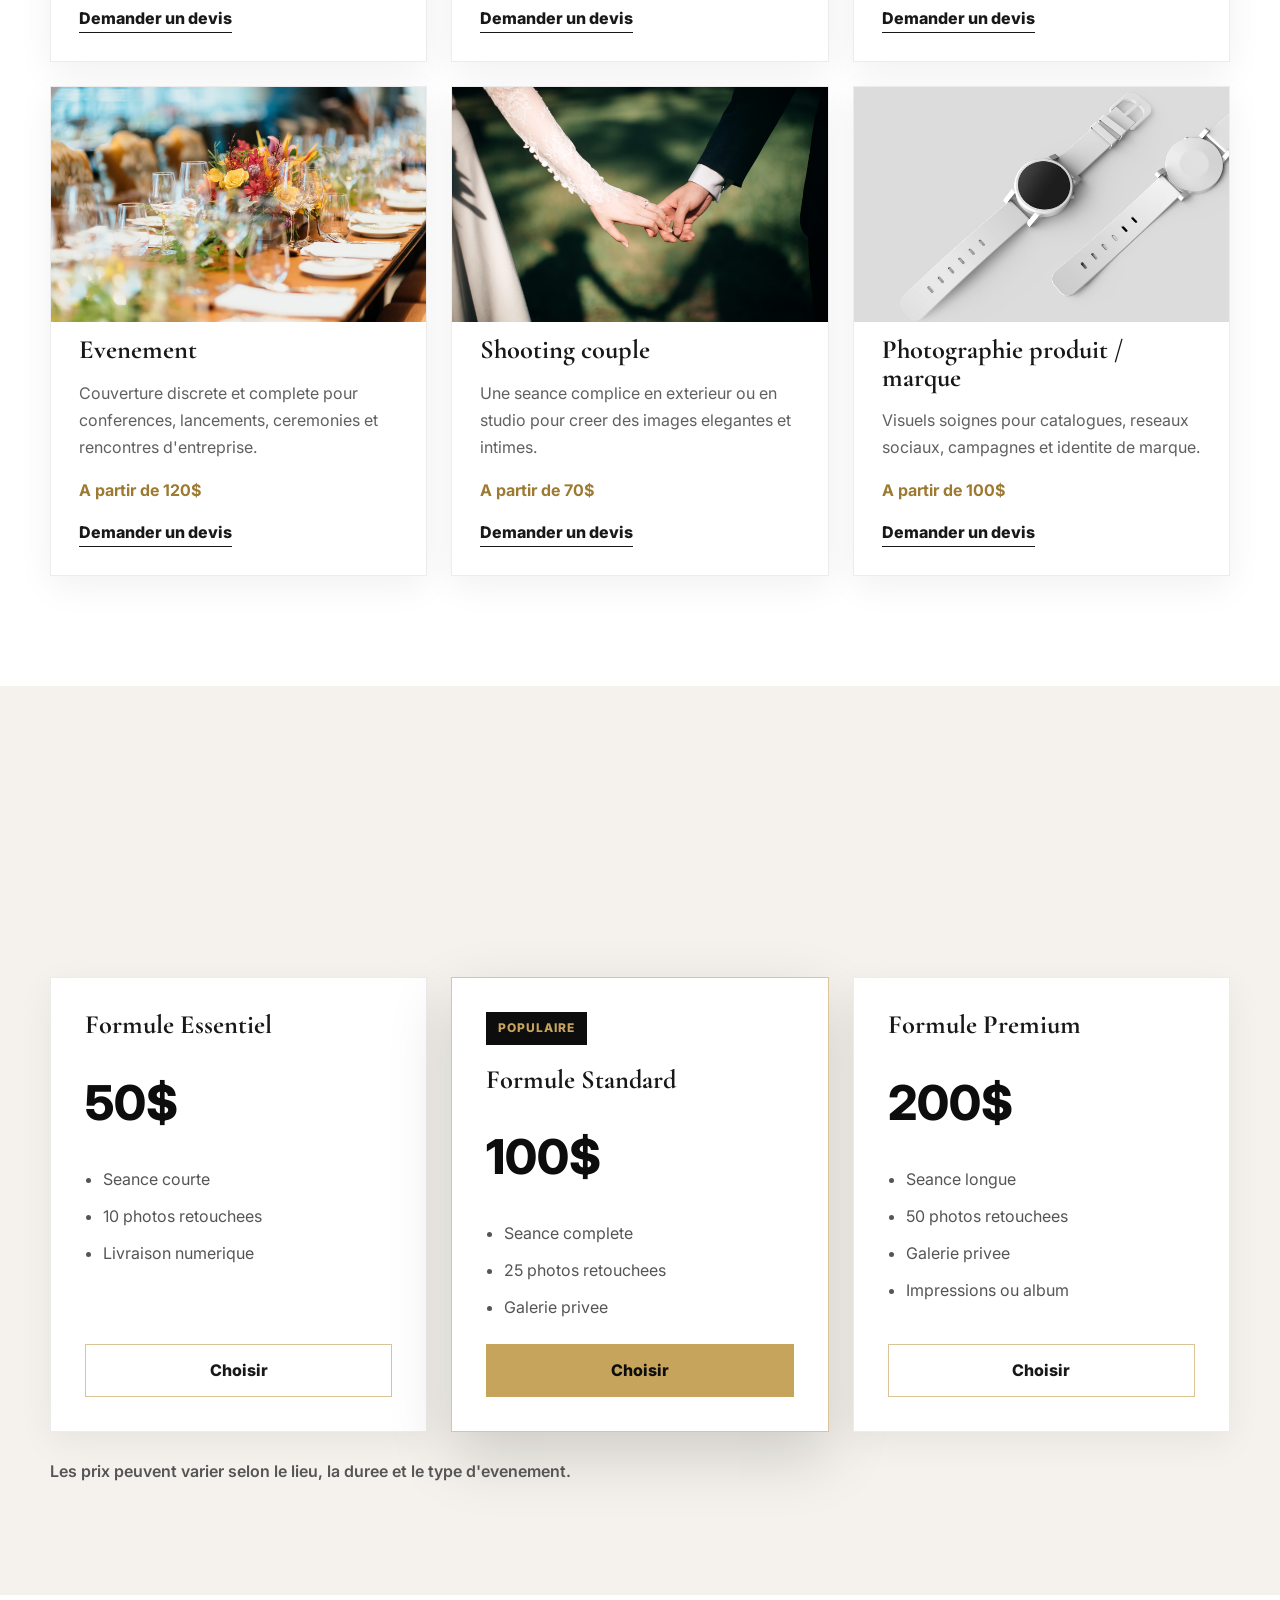
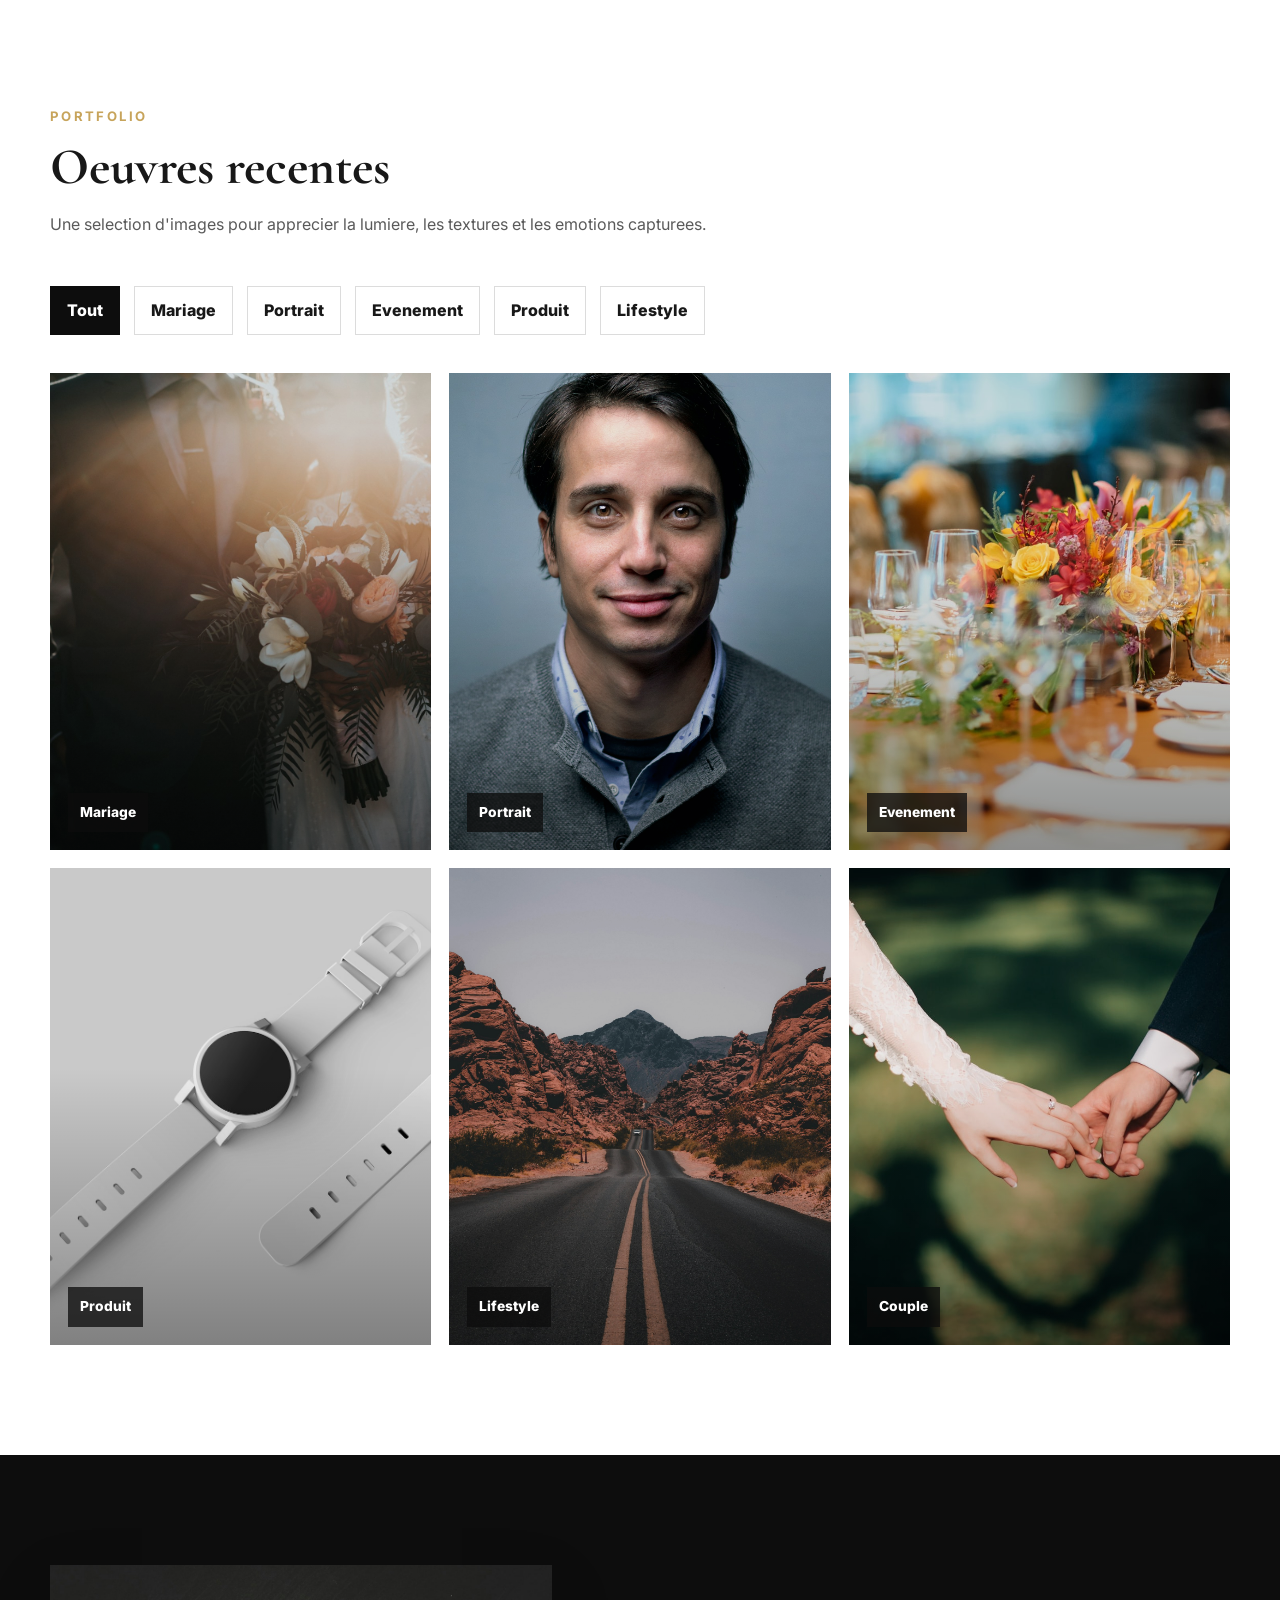
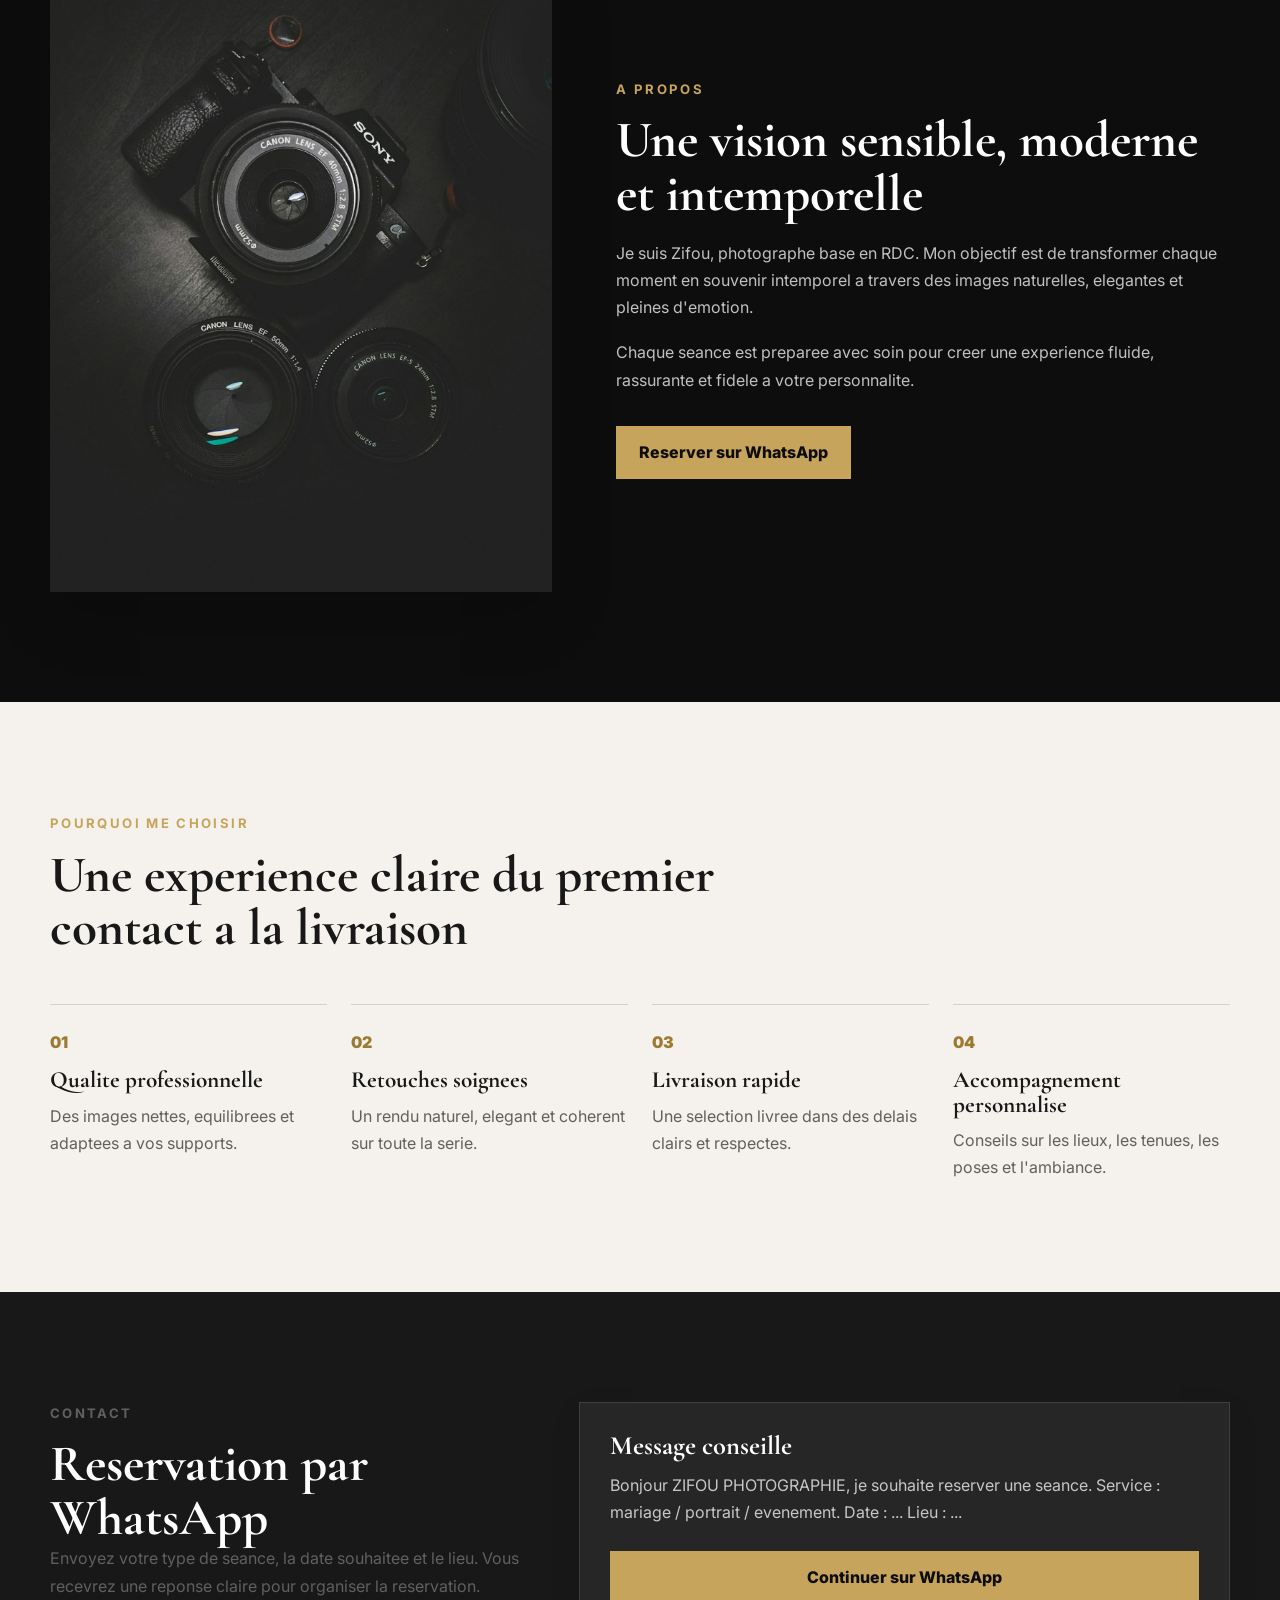
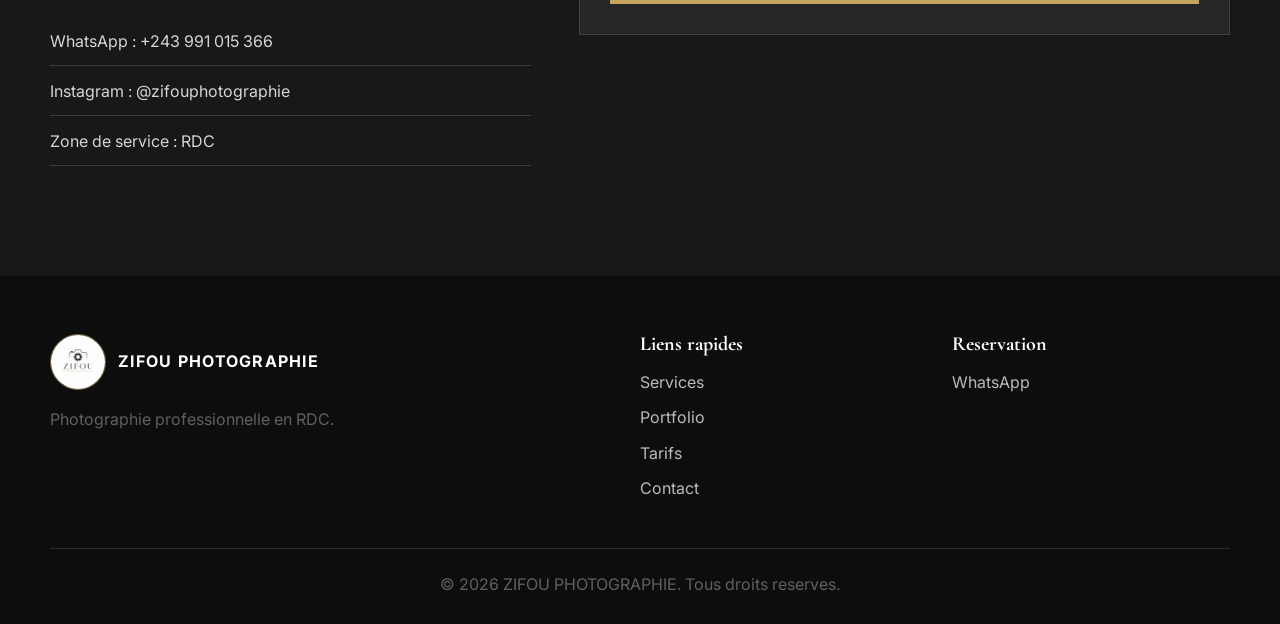
==== commit 18cef0d7: "Update site branding with official Zifou logo. Replace text-based marks in header/footer with the ne" ====
--- a/photo/index.html
+++ b/photo/index.html
@@ -5,6 +5,7 @@
   <meta name="viewport" content="width=device-width, initial-scale=1.0">
   <meta name="description" content="ZIFOU PHOTOGRAPHIE, photographe professionnel en RDC pour mariages, portraits, evenements et marques.">
   <title>ZIFOU PHOTOGRAPHIE | Photographe professionnel en RDC</title>
+  <link rel="icon" type="image/png" href="assets/logo-zifou.png">
   <link rel="preconnect" href="https://fonts.googleapis.com">
   <link rel="preconnect" href="https://fonts.gstatic.com" crossorigin>
   <link href="https://fonts.googleapis.com/css2?family=Cormorant+Garamond:wght@500;600;700&family=Inter:wght@400;500;600;700&display=swap" rel="stylesheet">
@@ -14,8 +15,8 @@
   <header class="site-header" id="top">
     <nav class="navbar container" aria-label="Navigation principale">
       <a class="brand" href="#accueil" aria-label="Retour a l'accueil">
-        <span class="brand-mark">ZF</span>
-        <span>ZIFOU PHOTOGRAPHIE</span>
+        <img class="brand-logo" src="assets/logo-zifou.png" alt="Logo Zifou Photographie">
+        <span class="brand-text">ZIFOU PHOTOGRAPHIE</span>
       </a>
 
       <button class="menu-toggle" type="button" aria-label="Ouvrir le menu" aria-expanded="false" aria-controls="main-menu">
@@ -284,8 +285,8 @@
     <div class="container footer-layout">
       <div>
         <a class="brand footer-brand" href="#accueil">
-          <span class="brand-mark">ZF</span>
-          <span>ZIFOU PHOTOGRAPHIE</span>
+          <img class="brand-logo" src="assets/logo-zifou.png" alt="Logo Zifou Photographie">
+          <span class="brand-text">ZIFOU PHOTOGRAPHIE</span>
         </a>
         <p>Photographie professionnelle en RDC.</p>
       </div>
--- a/photo/style.css
+++ b/photo/style.css
@@ -82,15 +82,16 @@
   text-transform: uppercase;
 }
 
-.brand-mark {
-  display: grid;
-  width: 42px;
-  height: 42px;
-  place-items: center;
-  border: 1px solid rgba(199, 164, 91, 0.7);
-  color: var(--color-gold);
-  font-family: "Cormorant Garamond", Georgia, serif;
-  font-size: 1.1rem;
+.brand-logo {
+  width: 56px;
+  height: 56px;
+  border-radius: 50%;
+  object-fit: cover;
+  border: 1px solid rgba(199, 164, 91, 0.6);
+}
+
+.brand-text {
+  line-height: 1.1;
 }
 
 .nav-links {
@@ -588,6 +589,7 @@
 
 .footer-brand {
   margin-bottom: 16px;
+  color: var(--color-white);
 }
 
 .site-footer h3 {
@@ -756,10 +758,13 @@
     font-size: 0.72rem;
   }
 
-  .brand-mark {
-    width: 34px;
-    height: 34px;
-    font-size: 1rem;
+  .brand-logo {
+    width: 42px;
+    height: 42px;
+  }
+
+  .brand-text {
+    font-size: 0.68rem;
   }
 
   .menu-toggle {
